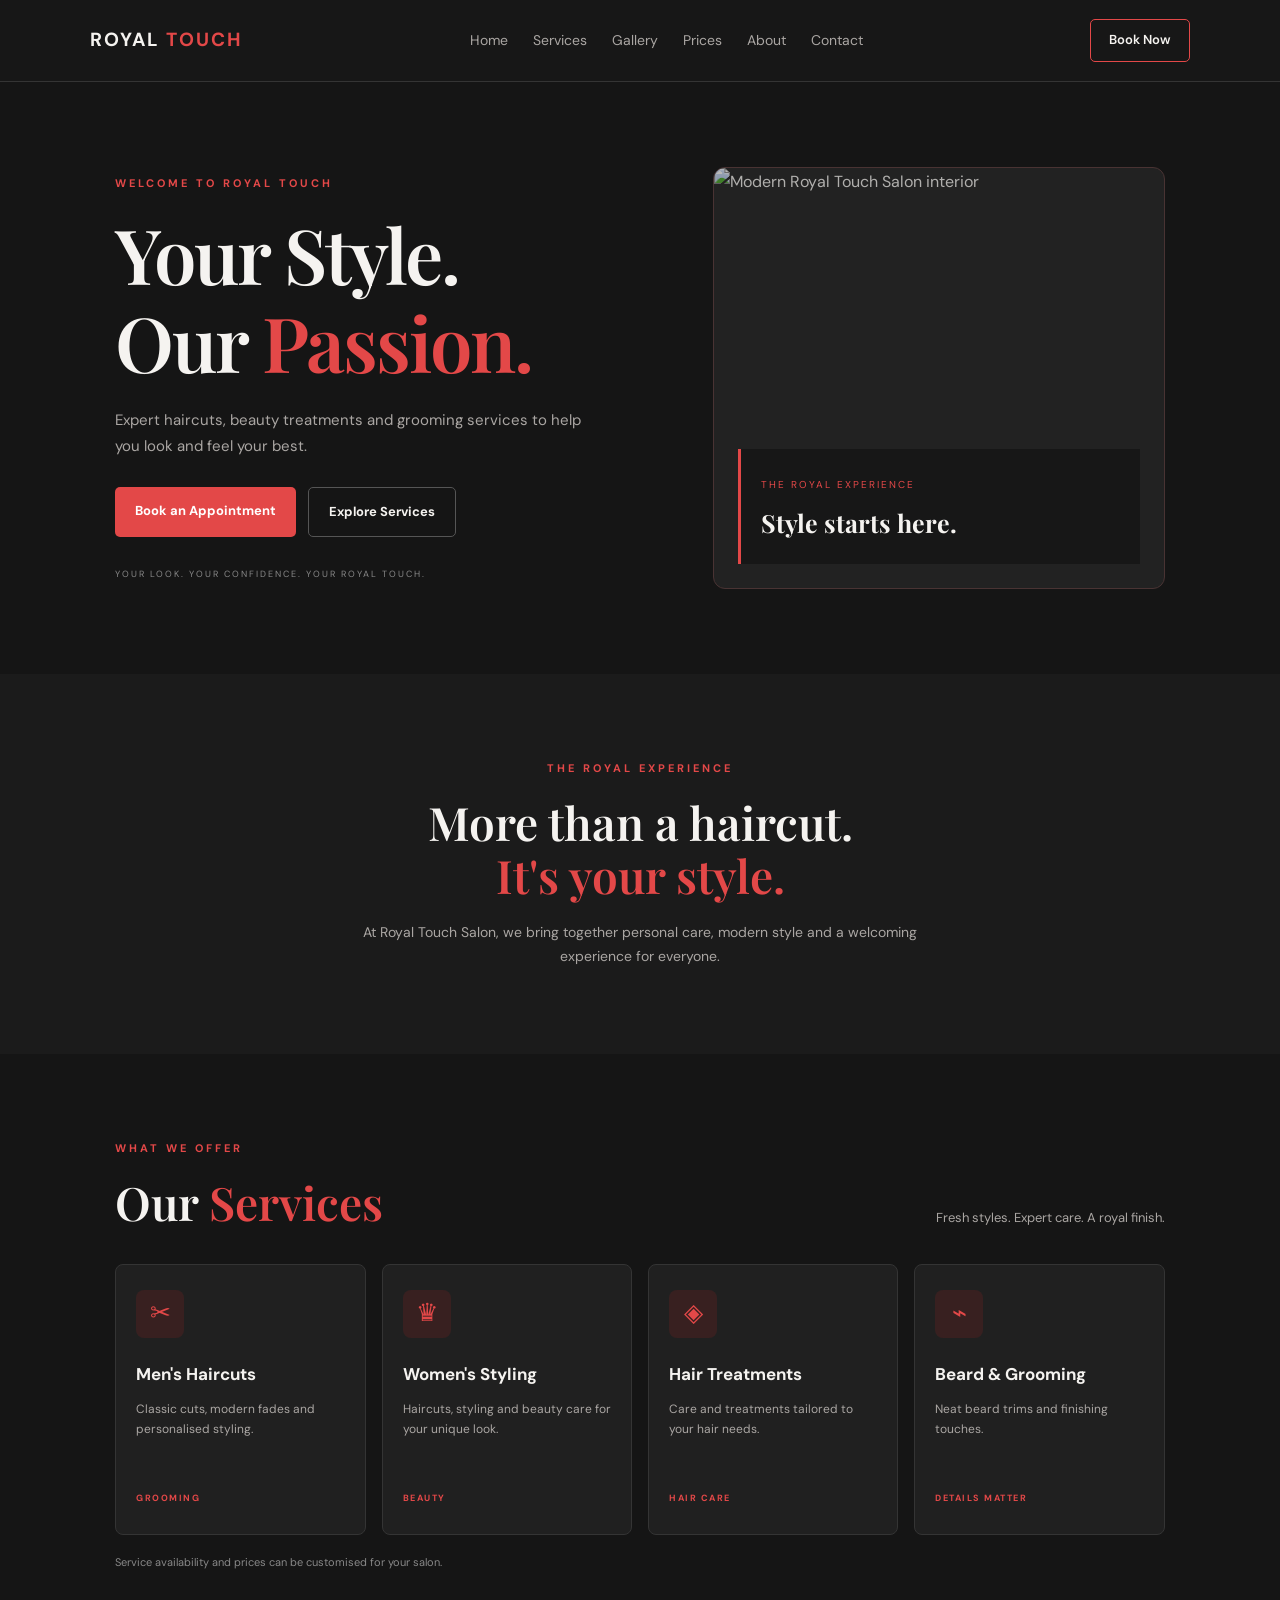
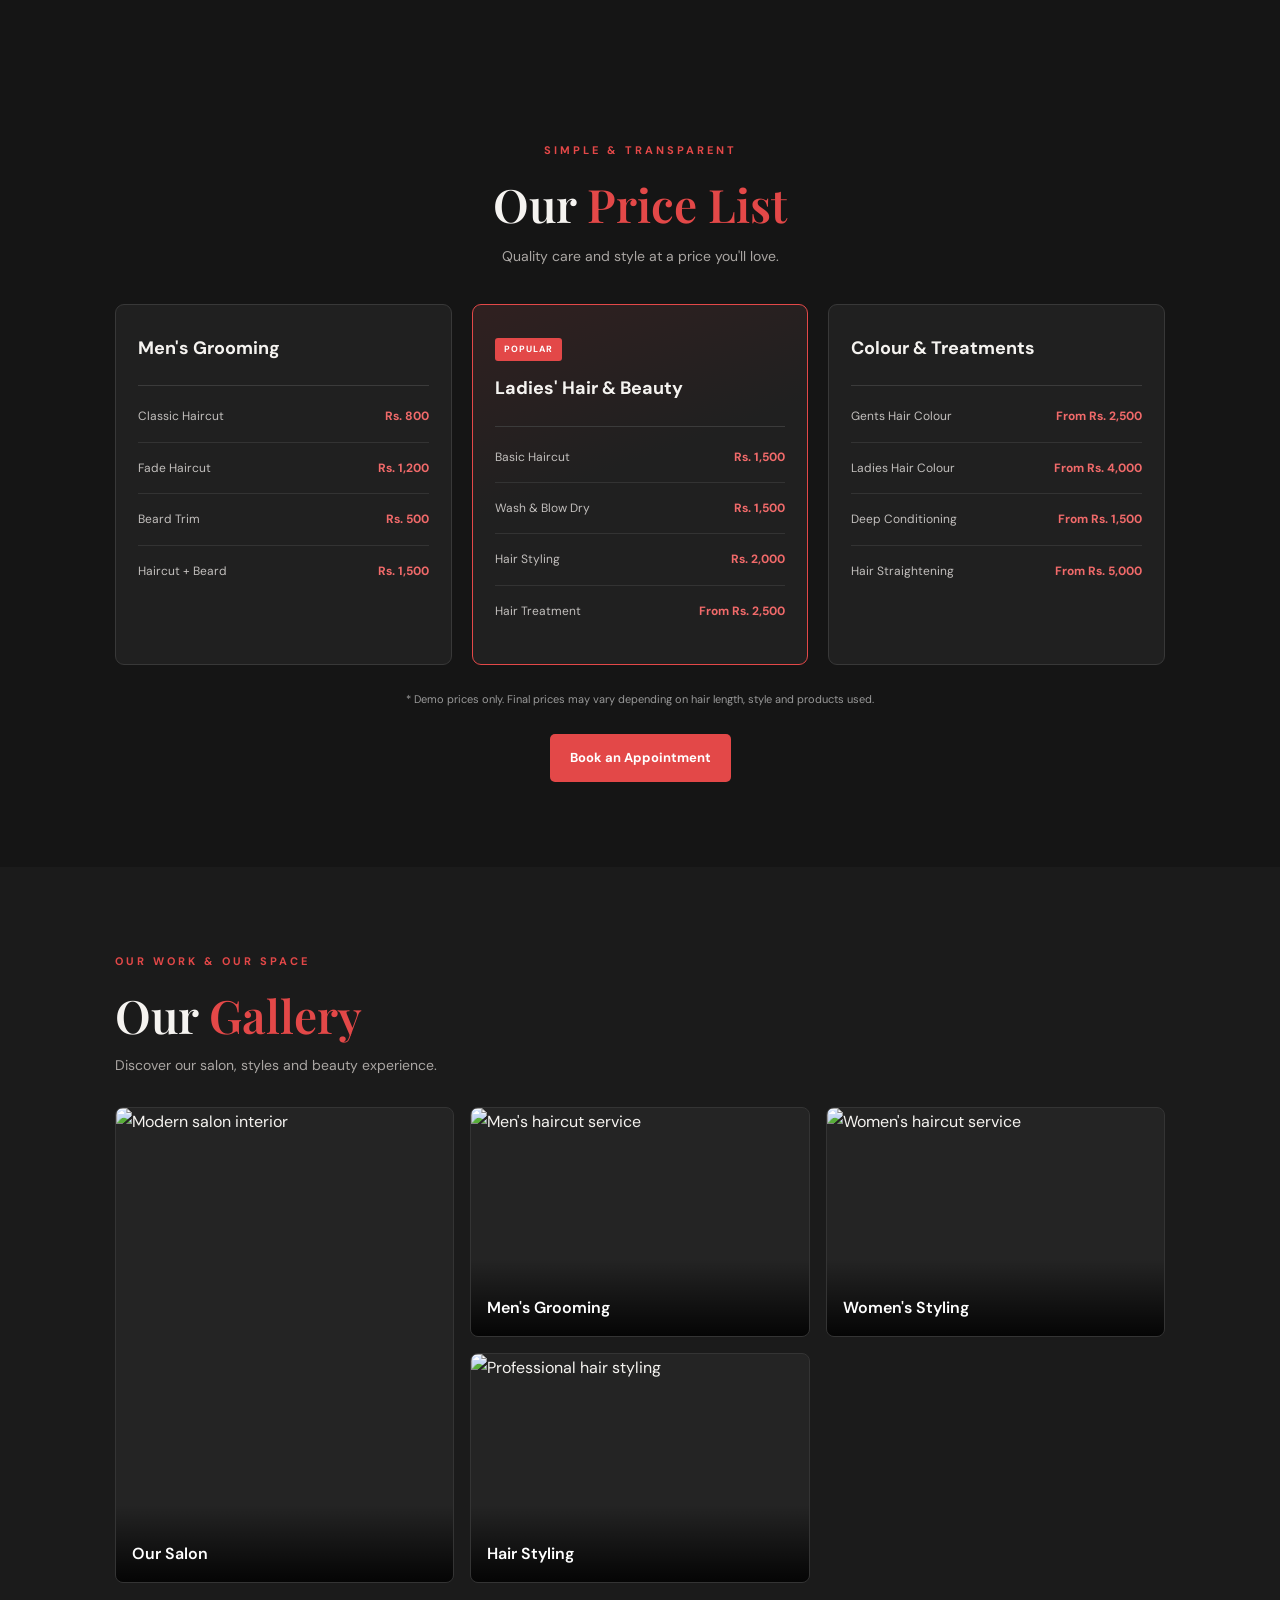
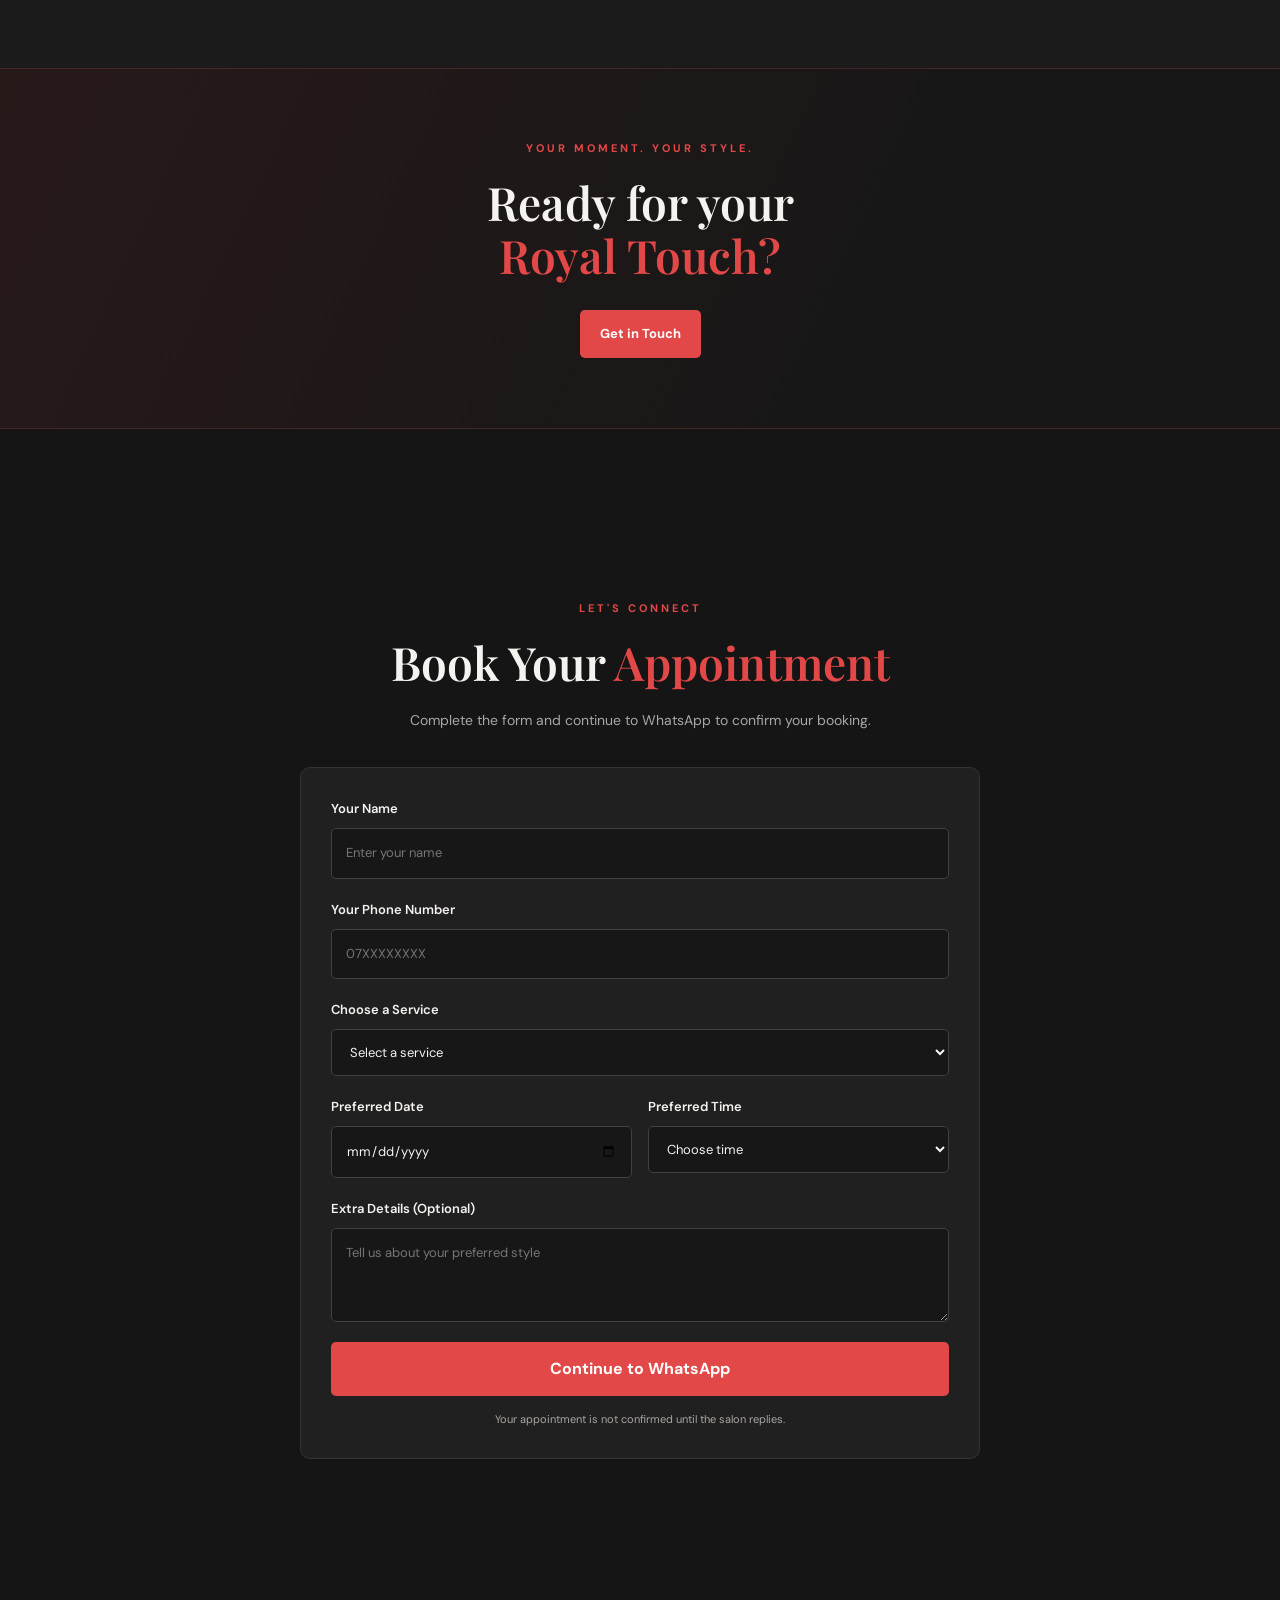
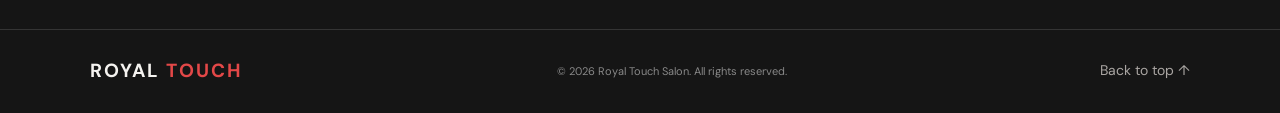
==== index.html @ 0a0beb7b "Rename index 01.html to index.html" ====
<!DOCTYPE html>
<html lang="en">
<head>
  <meta charset="UTF-8">
  <meta name="viewport" content="width=device-width, initial-scale=1.0">
  <meta name="description" content="Royal Touch Salon - Hair, beauty and grooming services.">
  <title>Royal Touch Salon | Style Starts Here</title>
  <link rel="stylesheet" href="style.css">
</head>
<body>

  <header class="navbar">
    <a class="logo" href="#home">ROYAL<span> TOUCH</span></a>

    <nav>
      <a href="#home">Home</a>
      <a href="#services">Services</a>
      <a href="#gallery">Gallery</a>
      <a href="#pricing">Prices</a>
      <a href="#about">About</a>
      <a href="#contact">Contact</a>
      
    </nav>

    <a class="nav-button" href="#contact">Book Now</a>
  </header>

  <main>
    <section class="hero" id="home">
      <div class="hero-content">
        <p class="eyebrow">WELCOME TO ROYAL TOUCH</p>
        <h1>Your Style.<br>Our <span>Passion.</span></h1>
        <p class="hero-text">
          Expert haircuts, beauty treatments and grooming
          services to help you look and feel your best.
        </p>
        <div class="hero-actions">
          <a class="button primary" href="#contact">Book an Appointment</a>
          <a class="button secondary" href="#services">Explore Services</a>
        </div>
        <p class="hero-note">YOUR LOOK. YOUR CONFIDENCE. YOUR ROYAL TOUCH.</p>
      </div>

      
<div class="hero-photo">
  <img
    src="images/salon-hero.jpg"
    alt="Modern Royal Touch Salon interior"
  >
  <div class="photo-label">
    <span>THE ROYAL EXPERIENCE</span>
    <h3>Style starts here.</h3>
  </div>
</div>


    </section>

    <section class="intro section" id="about">
      <p class="eyebrow">THE ROYAL EXPERIENCE</p>
      <h2>More than a haircut.<br><span>It's your style.</span></h2>
      <p>
        At Royal Touch Salon, we bring together personal care,
        modern style and a welcoming experience for everyone.
      </p>
    </section>

    <section class="services section" id="services">
      <div class="section-heading">
        <div>
          <p class="eyebrow">WHAT WE OFFER</p>
          <h2>Our <span>Services</span></h2>
        </div>
        <p>Fresh styles. Expert care. A royal finish.</p>
      </div>

      <div class="service-grid">
        <article class="service-card">
          <div class="service-icon">✂</div>
          <h3>Men's Haircuts</h3>
          <p>Classic cuts, modern fades and personalised styling.</p>
          <span class="service-tag">GROOMING</span>
        </article>

        <article class="service-card">
          <div class="service-icon">♛</div>
          <h3>Women's Styling</h3>
          <p>Haircuts, styling and beauty care for your unique look.</p>
          <span class="service-tag">BEAUTY</span>
        </article>

        <article class="service-card">
          <div class="service-icon">◈</div>
          <h3>Hair Treatments</h3>
          <p>Care and treatments tailored to your hair needs.</p>
          <span class="service-tag">HAIR CARE</span>
        </article>

        <article class="service-card">
          <div class="service-icon">⌁</div>
          <h3>Beard & Grooming</h3>
          <p>Neat beard trims and finishing touches.</p>
          <span class="service-tag">DETAILS MATTER</span>
        </article>
      </div>
      <p class="small-note">
        Service availability and prices can be customised for your salon.
      </p>
      

      
    </section>

    
<section class="pricing section" id="pricing">
  <p class="eyebrow">SIMPLE & TRANSPARENT</p>
  <h2>Our <span>Price List</span></h2>
  <p class="pricing-intro">
    Quality care and style at a price you'll love.
  </p>

  <div class="price-grid">
    <article class="price-card">
      <h3>Men's Grooming</h3>

      <div class="price-row">
        <span>Classic Haircut</span>
        <strong>Rs. 800</strong>
      </div>
      <div class="price-row">
        <span>Fade Haircut</span>
        <strong>Rs. 1,200</strong>
      </div>
      <div class="price-row">
        <span>Beard Trim</span>
        <strong>Rs. 500</strong>
      </div>
      <div class="price-row">
        <span>Haircut + Beard</span>
        <strong>Rs. 1,500</strong>
      </div>
    </article>

    <article class="price-card featured">
      <span class="popular-tag">POPULAR</span>
      <h3>Ladies' Hair & Beauty</h3>

      <div class="price-row">
        <span>Basic Haircut</span>
        <strong>Rs. 1,500</strong>
      </div>
      <div class="price-row">
        <span>Wash & Blow Dry</span>
        <strong>Rs. 1,500</strong>
      </div>
      <div class="price-row">
        <span>Hair Styling</span>
        <strong>Rs. 2,000</strong>
      </div>
      <div class="price-row">
        <span>Hair Treatment</span>
        <strong>From Rs. 2,500</strong>
      </div>
    </article>

    <article class="price-card">
      <h3>Colour & Treatments</h3>

      <div class="price-row">
        <span>Gents Hair Colour</span>
        <strong>From Rs. 2,500</strong>
      </div>
      <div class="price-row">
        <span>Ladies Hair Colour</span>
        <strong>From Rs. 4,000</strong>
      </div>
      <div class="price-row">
        <span>Deep Conditioning</span>
        <strong>From Rs. 1,500</strong>
      </div>
      <div class="price-row">
        <span>Hair Straightening</span>
        <strong>From Rs. 5,000</strong>
      </div>
    </article>
  </div>

  <p class="price-note">
    * Demo prices only. Final prices may vary depending on
    hair length, style and products used.
  </p>

  <a class="button primary pricing-button" href="#contact">
    Book an Appointment
  </a>
</section>
    
<section class="gallery section" id="gallery">
  <p class="eyebrow">OUR WORK & OUR SPACE</p>
  <h2>Our <span>Gallery</span></h2>
  <p class="gallery-intro">
    Discover our salon, styles and beauty experience.
  </p>

  <div class="gallery-grid">
    <figure class="gallery-item gallery-large">
      <img src="images/salon-hero.jpg"
           alt="Modern salon interior" loading="lazy">
      <figcaption>Our Salon</figcaption>
    </figure>

    <figure class="gallery-item">
      <img src="images/mens-haircut.jpg"
           alt="Men's haircut service" loading="lazy">
      <figcaption>Men's Grooming</figcaption>
    </figure>

    <figure class="gallery-item">
      <img src="images/womens-haircut.jpg"
           alt="Women's haircut service" loading="lazy">
      <figcaption>Women's Styling</figcaption>
    </figure>

    <figure class="gallery-item">
      <img src="images/hair-styling.jpg"
           alt="Professional hair styling" loading="lazy">
      <figcaption>Hair Styling</figcaption>
    </figure>
  </div>
</section>
    <section class="highlight">
      <p class="eyebrow">YOUR MOMENT. YOUR STYLE.</p>
      <h2>Ready for your<br><span>Royal Touch?</span></h2>
      <a class="button primary" href="#contact">Get in Touch</a>
    </section>

    <section class="contact section" id="contact">
     
<section class="contact section" id="contact">
  <p class="eyebrow">LET'S CONNECT</p>
  <h2>Book Your <span>Appointment</span></h2>
  <p>Complete the form and continue to WhatsApp to confirm your booking.</p>

  <form id="booking-form" class="booking-form">
    <div class="form-group">
      <label for="customer-name">Your Name</label>
      <input id="customer-name" name="name"
             type="text" placeholder="Enter your name" required>
    </div>

    <div class="form-group">
      <label for="customer-phone">Your Phone Number</label>
      <input id="customer-phone" name="phone"
             type="tel" placeholder="07XXXXXXXX"
             pattern="[0-9 +()-]{9,16}" required>
    </div>

    <div class="form-group">
      <label for="service">Choose a Service</label>
      <select id="service" name="service" required>
        <option value="">Select a service</option>
        <option>Classic Haircut - Rs. 800</option>
        <option>Fade Haircut - Rs. 1,200</option>
        <option>Beard Trim - Rs. 500</option>
        <option>Haircut + Beard - Rs. 1,500</option>
        <option>Ladies Basic Haircut - Rs. 1,500</option>
        <option>Wash & Blow Dry - Rs. 1,500</option>
        <option>Hair Styling - Rs. 2,000</option>
        <option>Hair Treatment - From Rs. 2,500</option>
        <option>Hair Colour - Price to confirm</option>
      </select>
    </div>

    <div class="form-row">
      <div class="form-group">
        <label for="booking-date">Preferred Date</label>
        <input id="booking-date" name="date"
               type="date" required>
      </div>

      <div class="form-group">
        <label for="booking-time">Preferred Time</label>
        <select id="booking-time" name="time" required>
          <option value="">Choose time</option>
          <option>09:00 AM</option>
          <option>10:00 AM</option>
          <option>11:00 AM</option>
          <option>12:00 PM</option>
          <option>01:00 PM</option>
          <option>02:00 PM</option>
          <option>03:00 PM</option>
          <option>04:00 PM</option>
          <option>05:00 PM</option>
        </select>
      </div>
    </div>

    <div class="form-group">
      <label for="booking-notes">Extra Details (Optional)</label>
      <textarea id="booking-notes" name="notes"
                placeholder="Tell us about your preferred style"
                rows="3"></textarea>
    </div>

    <button class="button primary booking-button" type="submit">
      Continue to WhatsApp
    </button>

    <p class="booking-note">
      Your appointment is not confirmed until the salon replies.
    </p>
  </form>
</section>
  </main>

  <footer>
    <a class="logo" href="#home">ROYAL<span> TOUCH</span></a>
    <p>© 2026 Royal Touch Salon. All rights reserved.</p>
    <a href="#home">Back to top ↑</a>
  </footer>


  
<script>
  const SALON_WHATSAPP = "94742814043"; // Replace with real salon number

  const dateInput = document.getElementById("booking-date");

  // Prevent selecting past dates.
  const today = new Date();
  const localToday = [
    today.getFullYear(),
    String(today.getMonth() + 1).padStart(2, "0"),
    String(today.getDate()).padStart(2, "0")
  ].join("-");

  dateInput.min = localToday;

  document.getElementById("booking-form").addEventListener("submit", function (event) {
    event.preventDefault();

    const name = document.getElementById("customer-name").value.trim();
    const phone = document.getElementById("customer-phone").value.trim();
    const service = document.getElementById("service").value;
    const date = dateInput.value;
    const time = document.getElementById("booking-time").value;
    const notes = document.getElementById("booking-notes").value.trim();

    if (!name || !phone || !service || !date || !time) {
      alert("Please complete all required fields.");
      return;
    }

    const message = [
      "Hello Royal Touch Salon! I'd like to request an appointment.",
      "",
      "Name: " + name,
      "My phone: " + phone,
      "Service: " + service,
      "Preferred date: " + date,
      "Preferred time: " + time,
      notes ? "Extra details: " + notes : "",
      "",
      "Please confirm availability. Thank you!"
    ].filter(Boolean).join("\n");

    const whatsappURL =
      "https://wa.me/" + SALON_WHATSAPP +
      "?text=" + encodeURIComponent(message);

    window.open(whatsappURL, "_blank", "noopener,noreferrer");
  });
</script>
</body>
</html>
---- style.css ----
@import url('https://fonts.googleapis.com/css2?family=DM+Sans:wght@400;500;600;700&family=Playfair+Display:wght@500;600;700&display=swap');

:root {
  --bg: #151515;
  --panel: #202020;
  --text: #f5f3f0;
  --muted: #aaa6a3;
  --red: #e34848;
  --line: #343434;
}

* {
  box-sizing: border-box;
  margin: 0;
  padding: 0;
}

html {
  scroll-behavior: smooth;
}

body {
  background: var(--bg);
  color: var(--text);
  font-family: "DM Sans", Arial, sans-serif;
  line-height: 1.7;
}

a {
  color: inherit;
  text-decoration: none;
}

.navbar {
  min-height: 82px;
  padding: 18px 7%;
  display: flex;
  align-items: center;
  justify-content: space-between;
  gap: 24px;
  border-bottom: 1px solid var(--line);
  background: #171717;
}

.logo {
  font-size: 19px;
  font-weight: 700;
  letter-spacing: 2px;
  white-space: nowrap;
}

.logo span,
h1 span,
h2 span,
.red-text {
  color: var(--red);
}

nav {
  display: flex;
  flex-wrap: wrap;
  gap: 25px;
}

nav a,
footer > a:last-of-type {
  color: var(--muted);
  font-size: 14px;
  transition: color 0.2s;
}

nav a:hover,
footer > a:last-of-type:hover {
  color: var(--red);
}

.nav-button {
  border: 1px solid var(--red);
  border-radius: 5px;
  padding: 9px 18px;
  font-size: 13px;
  font-weight: 600;
}

.hero {
  min-height: 570px;
  padding: 85px 9%;
  display: grid;
  grid-template-columns: 1.1fr 0.9fr;
  align-items: center;
  gap: 45px;
  overflow: hidden;
}

.eyebrow {
  color: var(--red);
  font-size: 11px;
  font-weight: 700;
  letter-spacing: 3px;
  margin-bottom: 18px;
}

h1,
h2 {
  font-family: "Playfair Display", Georgia, serif;
  font-weight: 600;
  line-height: 1.15;
}

h1 {
  font-size: clamp(46px, 6vw, 76px);
  letter-spacing: -2px;
}

.hero-text {
  max-width: 470px;
  margin: 23px 0 28px;
  color: var(--muted);
  font-size: 15px;
}

.hero-actions {
  display: flex;
  flex-wrap: wrap;
  gap: 12px;
}

.button {
  display: inline-block;
  border-radius: 5px;
  padding: 13px 20px;
  font-size: 13px;
  font-weight: 700;
  text-align: center;
  transition: transform 0.2s, background 0.2s;
}

.button:hover {
  transform: translateY(-2px);
}

.primary {
  background: var(--red);
  color: white;
}

.primary:hover {
  background: #c93636;
}

.secondary {
  border: 1px solid #555;
  color: var(--text);
}

.hero-note {
  margin-top: 30px;
  color: #888;
  font-size: 9px;
  letter-spacing: 2px;
}

.hero-art {
  min-height: 360px;
  position: relative;
  display: grid;
  place-items: center;
}

.art-circle {
  position: absolute;
  width: min(310px, 90%);
  aspect-ratio: 1;
  border: 1px solid #6b3030;
  border-radius: 50%;
  background: radial-gradient(circle, #472222 0%, #292020 52%, #191919 72%);
  box-shadow: 0 0 70px #e3484810;
}

.art-card {
  z-index: 1;
  width: 230px;
  padding: 40px 20px;
  background: #202020dd;
  border: 1px solid #6c4444;
  text-align: center;
  transform: rotate(-5deg);
  box-shadow: 0 25px 60px #0006;
}

.scissors {
  display: block;
  margin-bottom: 20px;
  color: var(--red);
  font-size: 65px;
}

.art-card p {
  font-size: 17px;
  font-weight: 700;
  letter-spacing: 3px;
}

.art-card .red-text {
  margin-top: 6px;
}

.art-star {
  position: absolute;
  z-index: 2;
  color: var(--red);
  font-size: 32px;
}

.star-one {
  top: 45px;
  right: 25px;
}

.star-two {
  bottom: 40px;
  left: 15px;
}

.section {
  padding: 85px 9%;
}

.intro {
  text-align: center;
  background: #1b1b1b;
}

h2 {
  font-size: clamp(32px, 4vw, 46px);
}

.intro > p:last-child,
.contact > p:not(.eyebrow) {
  max-width: 580px;
  margin: 20px auto 0;
  color: var(--muted);
  font-size: 14px;
}

.services {
  background: var(--bg);
}

.section-heading {
  display: flex;
  align-items: end;
  justify-content: space-between;
  gap: 25px;
  margin-bottom: 35px;
}

.section-heading > p {
  max-width: 260px;
  color: var(--muted);
  font-size: 13px;
}

.service-grid {
  display: grid;
  grid-template-columns: repeat(4, minmax(0, 1fr));
  gap: 16px;
}

.service-card {
  padding: 25px 20px;
  background: var(--panel);
  border: 1px solid var(--line);
  border-radius: 8px;
  transition: border-color 0.2s, transform 0.2s;
}

.service-card:hover {
  border-color: var(--red);
  transform: translateY(-4px);
}

.service-icon {
  width: 48px;
  height: 48px;
  display: grid;
  place-items: center;
  margin-bottom: 22px;
  border-radius: 8px;
  background: #382020;
  color: var(--red);
  font-size: 25px;
}

.service-card h3 {
  margin-bottom: 10px;
  font-size: 17px;
}

.service-card p {
  min-height: 78px;
  color: var(--muted);
  font-size: 12px;
}

.service-tag {
  display: inline-block;
  margin-top: 14px;
  color: var(--red);
  font-size: 9px;
  font-weight: 700;
  letter-spacing: 1.5px;
}

.small-note {
  margin-top: 18px;
  color: #888;
  font-size: 11px;
}

.highlight {
  padding: 70px 20px;
  background: linear-gradient(115deg, #281919, #171717 70%);
  text-align: center;
  border-top: 1px solid #442626;
  border-bottom: 1px solid #442626;
}

.highlight h2 {
  margin-bottom: 28px;
}

.contact {
  text-align: center;
}

.contact-panel {
  max-width: 760px;
  margin: 35px auto 0;
  padding: 30px;
  display: flex;
  align-items: center;
  justify-content: space-between;
  gap: 25px;
  text-align: left;
  background: var(--panel);
  border: 1px solid var(--line);
  border-radius: 8px;
}

.contact-panel h3 {
  margin-bottom: 12px;
}

.contact-panel p {
  margin-top: 7px;
  color: var(--muted);
  font-size: 13px;
}

footer {
  padding: 25px 7%;
  display: flex;
  flex-wrap: wrap;
  align-items: center;
  justify-content: space-between;
  gap: 15px;
  border-top: 1px solid var(--line);
}

footer p {
  color: #888;
  font-size: 11px;
}

@media (max-width: 900px) {
  .hero {
    padding: 65px 7%;
    grid-template-columns: 1fr 0.8fr;
    gap: 20px;
  }

  .section {
    padding: 65px 7%;
  }

  .service-grid {
    grid-template-columns: repeat(2, minmax(0, 1fr));
  }

  nav {
    gap: 12px;
  }
}

@media (max-width: 620px) {
  .navbar {
    padding: 18px 5%;
    flex-wrap: wrap;
    gap: 16px;
  }

  .logo {
    font-size: 16px;
  }

  nav {
    order: 3;
    width: 100%;
    justify-content: space-between;
  }

  .nav-button {
    margin-left: auto;
  }

  .hero {
    grid-template-columns: 1fr;
    padding: 55px 7%;
  }

  .hero-art {
    min-height: 290px;
  }

  .art-circle {
    width: 250px;
  }

  .art-card {
    width: 200px;
    padding: 28px 15px;
  }

  .section-heading {
    align-items: start;
    flex-direction: column;
  }

  .service-grid {
    grid-template-columns: 1fr;
  }

  .service-card p {
    min-height: 0;
  }

  .contact-panel {
    align-items: start;
    flex-direction: column;
    padding: 23px;
  }

  footer {
    flex-direction: column;
    text-align: center;
  }
}

/* Hero salon photograph */
.hero-photo {
  position: relative;
  min-height: 380px;
  overflow: hidden;
  border-radius: 12px;
  border: 1px solid #493333;
  background: #222;
}

.hero-photo img {
  width: 100%;
  height: 420px;
  display: block;
  object-fit: cover;
  filter: brightness(0.72);
}

.photo-label {
  position: absolute;
  bottom: 24px;
  left: 24px;
  right: 24px;
  padding: 20px;
  background: #151515c9;
  border-left: 3px solid var(--red);
}

.photo-label span {
  color: var(--red);
  font-size: 10px;
  letter-spacing: 2px;
}

.photo-label h3 {
  margin-top: 5px;
  font-family: "Playfair Display", Georgia, serif;
  font-size: 25px;
}

/* Gallery section */
.gallery {
  background: #1b1b1b;
}

.gallery-intro {
  margin: 12px 0 30px;
  color: var(--muted);
  font-size: 14px;
}

.gallery-grid {
  display: grid;
  grid-template-columns: repeat(3, minmax(0, 1fr));
  grid-auto-rows: 230px;
  gap: 16px;
}

.gallery-item {
  position: relative;
  overflow: hidden;
  border: 1px solid var(--line);
  border-radius: 8px;
  background: #242424;
}

.gallery-large {
  grid-row: span 2;
}

.gallery-item img {
  display: block;
  width: 100%;
  height: 100%;
  object-fit: cover;
  transition: transform 0.35s, filter 0.35s;
}

.gallery-item:hover img {
  transform: scale(1.05);
  filter: brightness(0.75);
}

.gallery-item figcaption {
  position: absolute;
  left: 0;
  right: 0;
  bottom: 0;
  padding: 35px 16px 15px;
  color: white;
  font-weight: 600;
  background: linear-gradient(transparent, #000d);
}

@media (max-width: 620px) {
  .hero-photo {
    min-height: 280px;
  }

  .hero-photo img {
    height: 300px;
  }

  .gallery-grid {
    grid-template-columns: repeat(2, minmax(0, 1fr));
    grid-auto-rows: 180px;
    gap: 10px;
  }

  .gallery-large {
    grid-row: span 1;
  }

  .gallery-item figcaption {
    padding: 25px 10px 10px;
    font-size: 12px;
  }
}


/* Pricing section */
.pricing {
  background: #151515;
  text-align: center;
}

.pricing-intro {
  margin: 14px 0 35px;
  color: var(--muted);
  font-size: 14px;
}

.price-grid {
  display: grid;
  grid-template-columns: repeat(3, minmax(0, 1fr));
  gap: 20px;
  text-align: left;
}

.price-card {
  position: relative;
  padding: 28px 22px;
  background: #202020;
  border: 1px solid #383838;
  border-radius: 9px;
}

.price-card h3 {
  padding-bottom: 22px;
  margin-bottom: 5px;
  font-size: 18px;
  border-bottom: 1px solid #3b3b3b;
}

.price-card.featured {
  border-color: var(--red);
  background: linear-gradient(160deg, #302020, #202020 45%);
}

.popular-tag {
  display: inline-block;
  margin-bottom: 12px;
  padding: 4px 9px;
  background: var(--red);
  color: white;
  border-radius: 3px;
  font-size: 9px;
  font-weight: 700;
  letter-spacing: 1px;
}

.price-row {
  display: flex;
  justify-content: space-between;
  align-items: start;
  gap: 10px;
  padding: 15px 0;
  border-bottom: 1px solid #333;
  font-size: 12px;
}

.price-row:last-child {
  border-bottom: 0;
}

.price-row span {
  color: #c2bfbd;
}

.price-row strong {
  color: #f16a6a;
  text-align: right;
  white-space: nowrap;
  font-size: 12px;
}

.price-note {
  margin-top: 25px;
  color: #999;
  font-size: 11px;
}

.pricing-button {
  margin-top: 25px;
}

@media (max-width: 850px) {
  .price-grid {
    grid-template-columns: 1fr;
  }

  .price-card {
    padding: 24px 20px;
  }
}


/* Appointment booking form */
.booking-form {
  max-width: 680px;
  margin: 35px auto 0;
  padding: 30px;
  text-align: left;
  background: var(--panel);
  border: 1px solid var(--line);
  border-radius: 10px;
}

.form-group {
  display: flex;
  flex-direction: column;
  gap: 8px;
  margin-bottom: 20px;
}

.form-group label {
  font-size: 13px;
  font-weight: 600;
}

.form-group input,
.form-group select,
.form-group textarea {
  width: 100%;
  padding: 13px 14px;
  color: var(--text);
  background: #171717;
  border: 1px solid #414141;
  border-radius: 5px;
  font: inherit;
  font-size: 13px;
}

.form-group input:focus,
.form-group select:focus,
.form-group textarea:focus {
  outline: 2px solid var(--red);
  outline-offset: 2px;
}

.form-group select option {
  background: #202020;
}

.form-row {
  display: grid;
  grid-template-columns: 1fr 1fr;
  gap: 16px;
}

.booking-button {
  width: 100%;
  border: 0;
  cursor: pointer;
  font: inherit;
  font-weight: 700;
}

.booking-note {
  margin-top: 14px;
  color: var(--muted);
  font-size: 11px;
  text-align: center;
}

@media (max-width: 520px) {
  .booking-form {
    padding: 20px 16px;
  }

  .form-row {
    grid-template-columns: 1fr;
    gap: 0;
  }
}
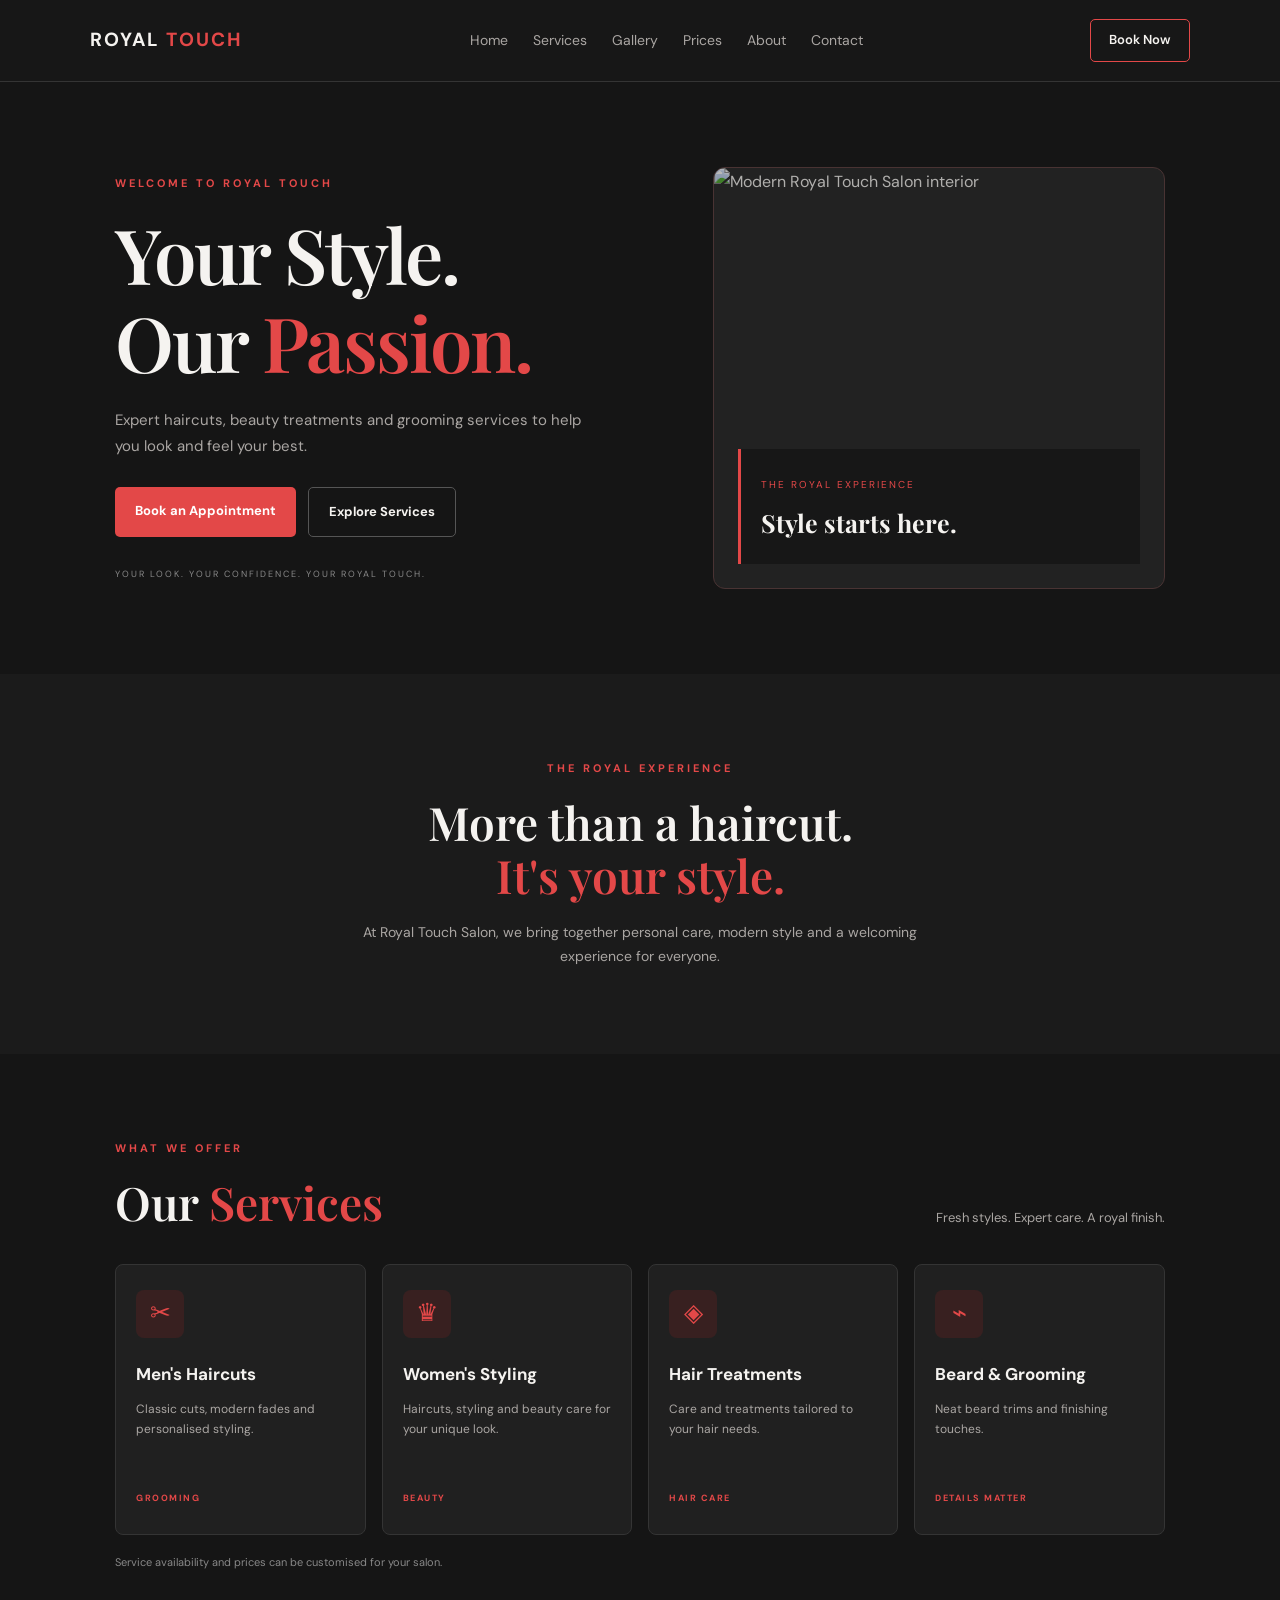
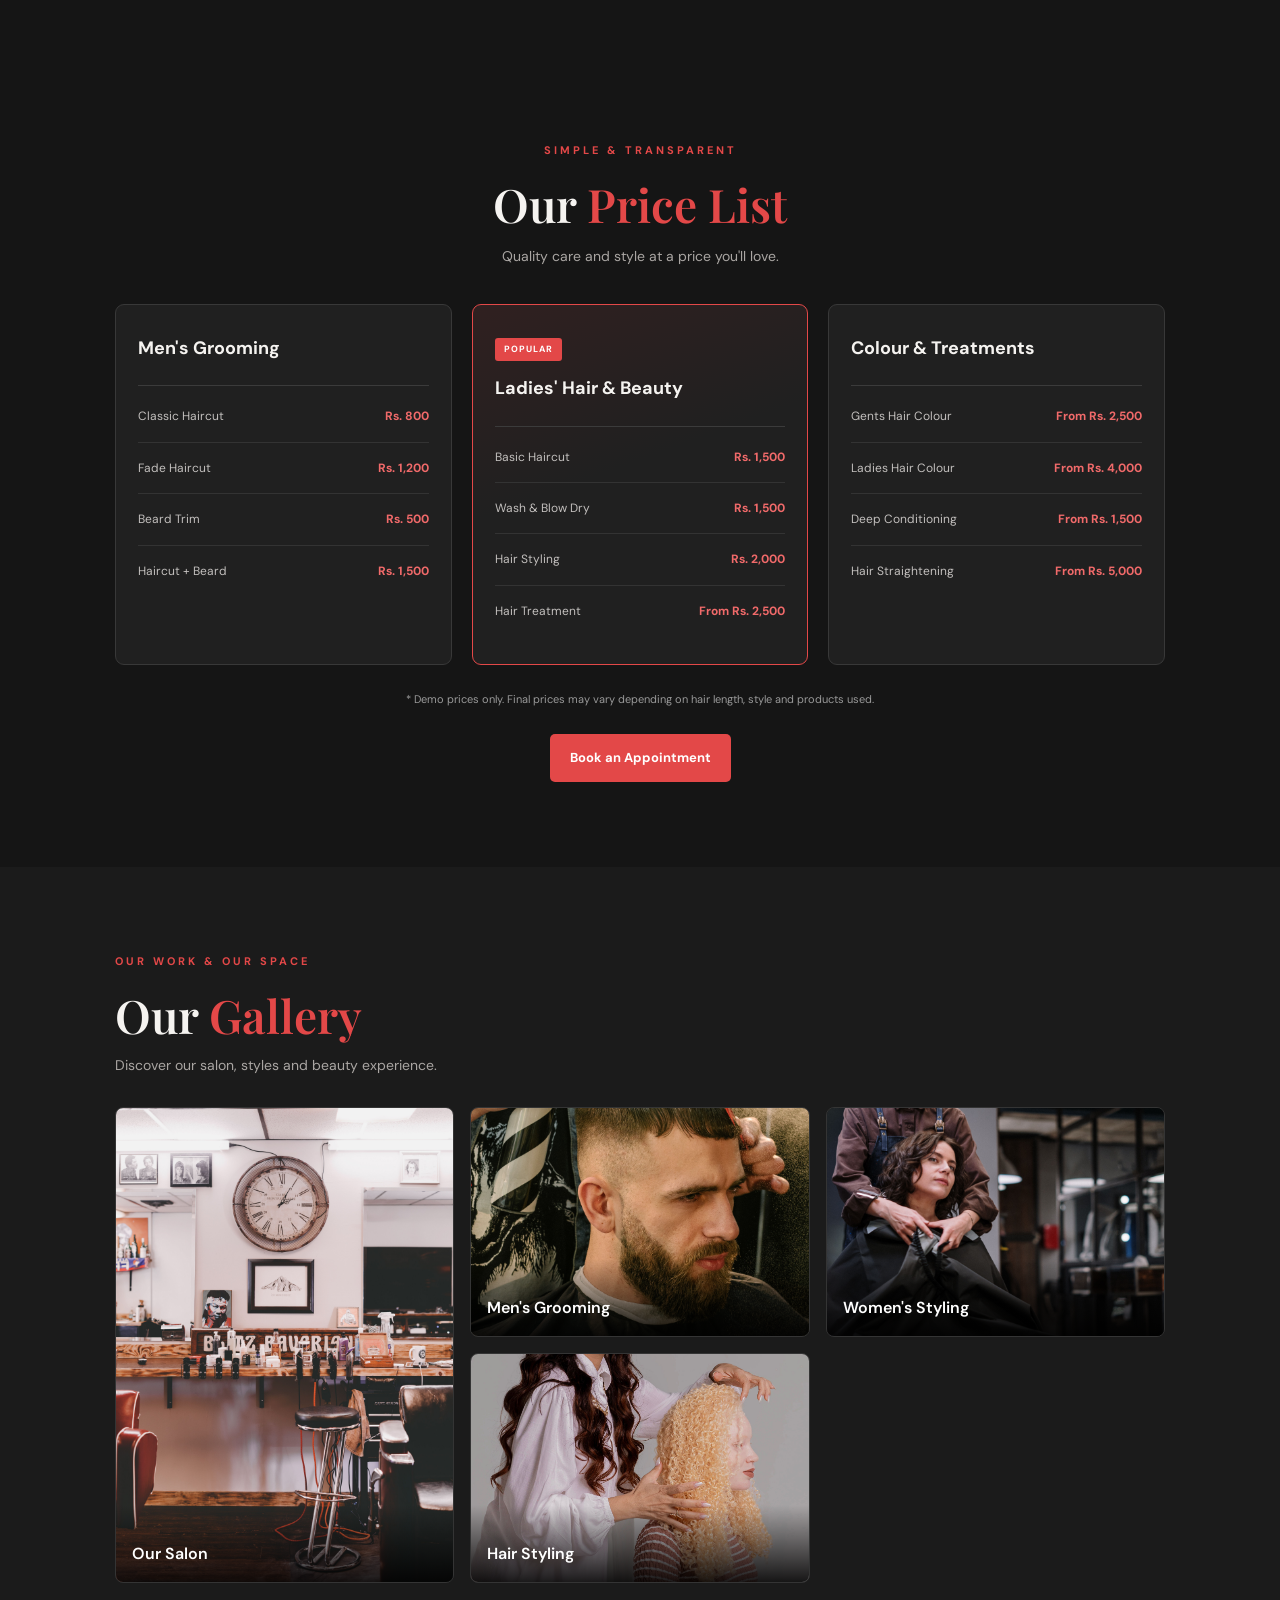
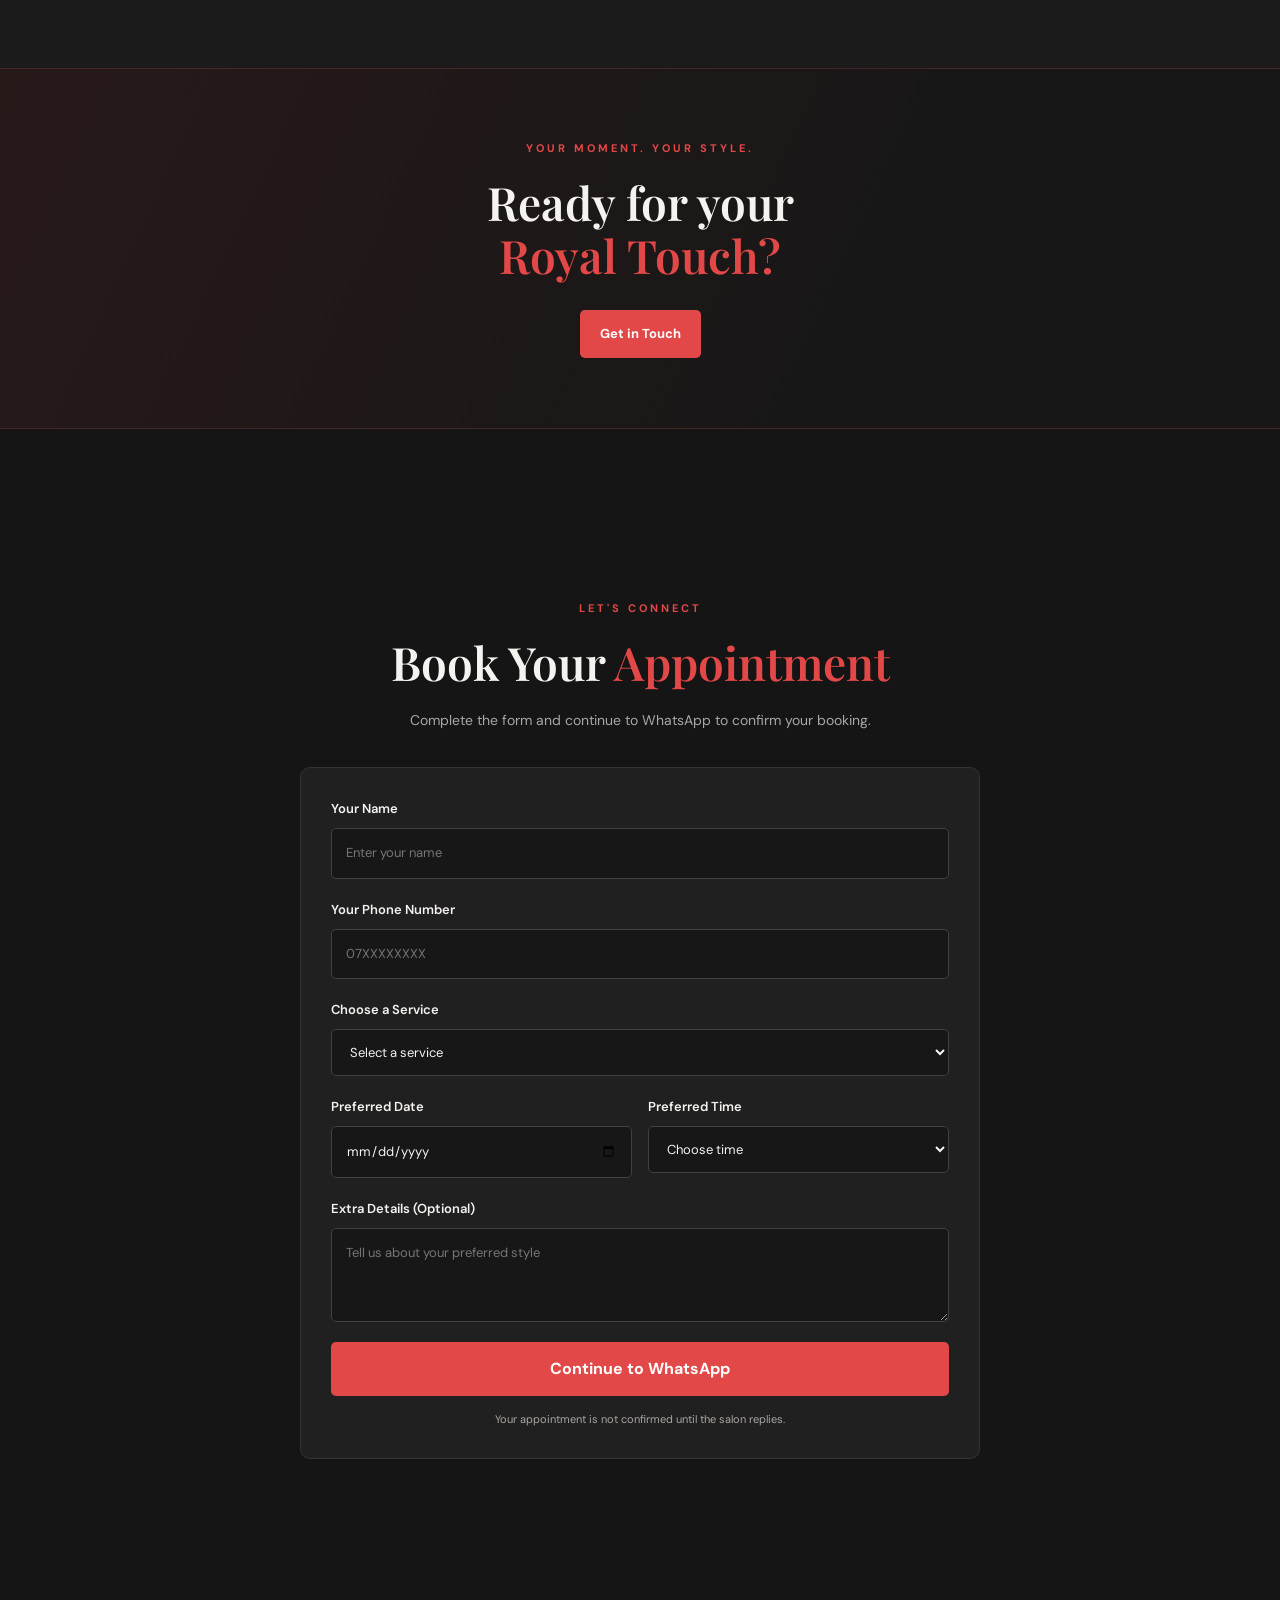
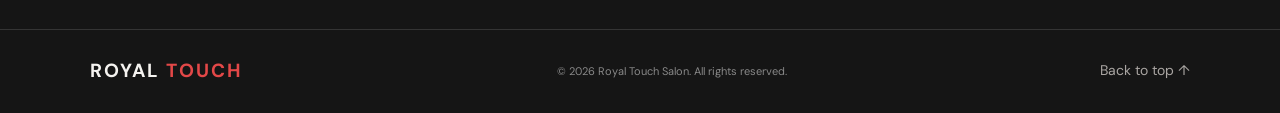
==== commit d887d211: "Update index.html" ====
--- a/index.html
+++ b/index.html
@@ -205,25 +205,25 @@
 
   <div class="gallery-grid">
     <figure class="gallery-item gallery-large">
-      <img src="images/salon-hero.jpg"
+      <img src="salon-hero.jpg"
            alt="Modern salon interior" loading="lazy">
       <figcaption>Our Salon</figcaption>
     </figure>
 
     <figure class="gallery-item">
-      <img src="images/mens-haircut.jpg"
+      <img src="mens-haircut.jpg"
            alt="Men's haircut service" loading="lazy">
       <figcaption>Men's Grooming</figcaption>
     </figure>
 
     <figure class="gallery-item">
-      <img src="images/womens-haircut.jpg"
+      <img src="womens-haircut.jpg"
            alt="Women's haircut service" loading="lazy">
       <figcaption>Women's Styling</figcaption>
     </figure>
 
     <figure class="gallery-item">
-      <img src="images/hair-styling.jpg"
+      <img src="hair-styling.jpg"
            alt="Professional hair styling" loading="lazy">
       <figcaption>Hair Styling</figcaption>
     </figure>
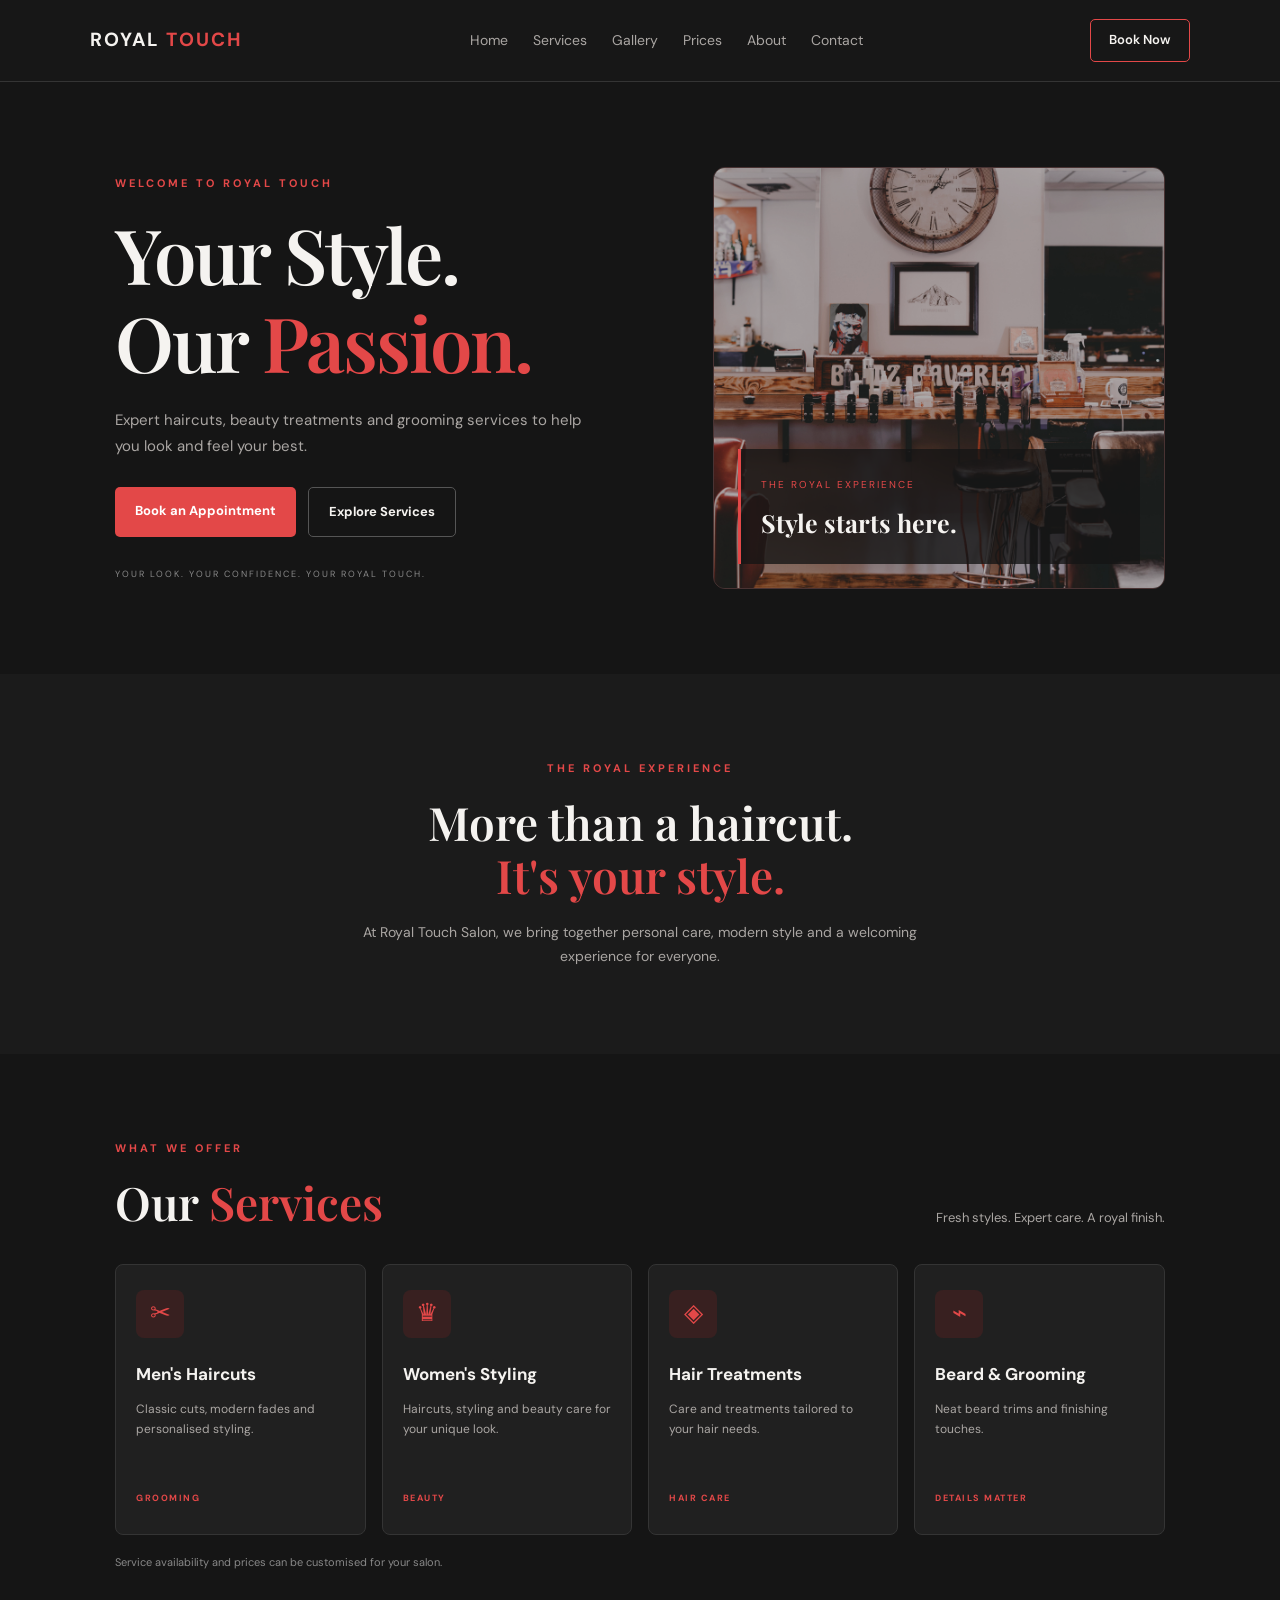
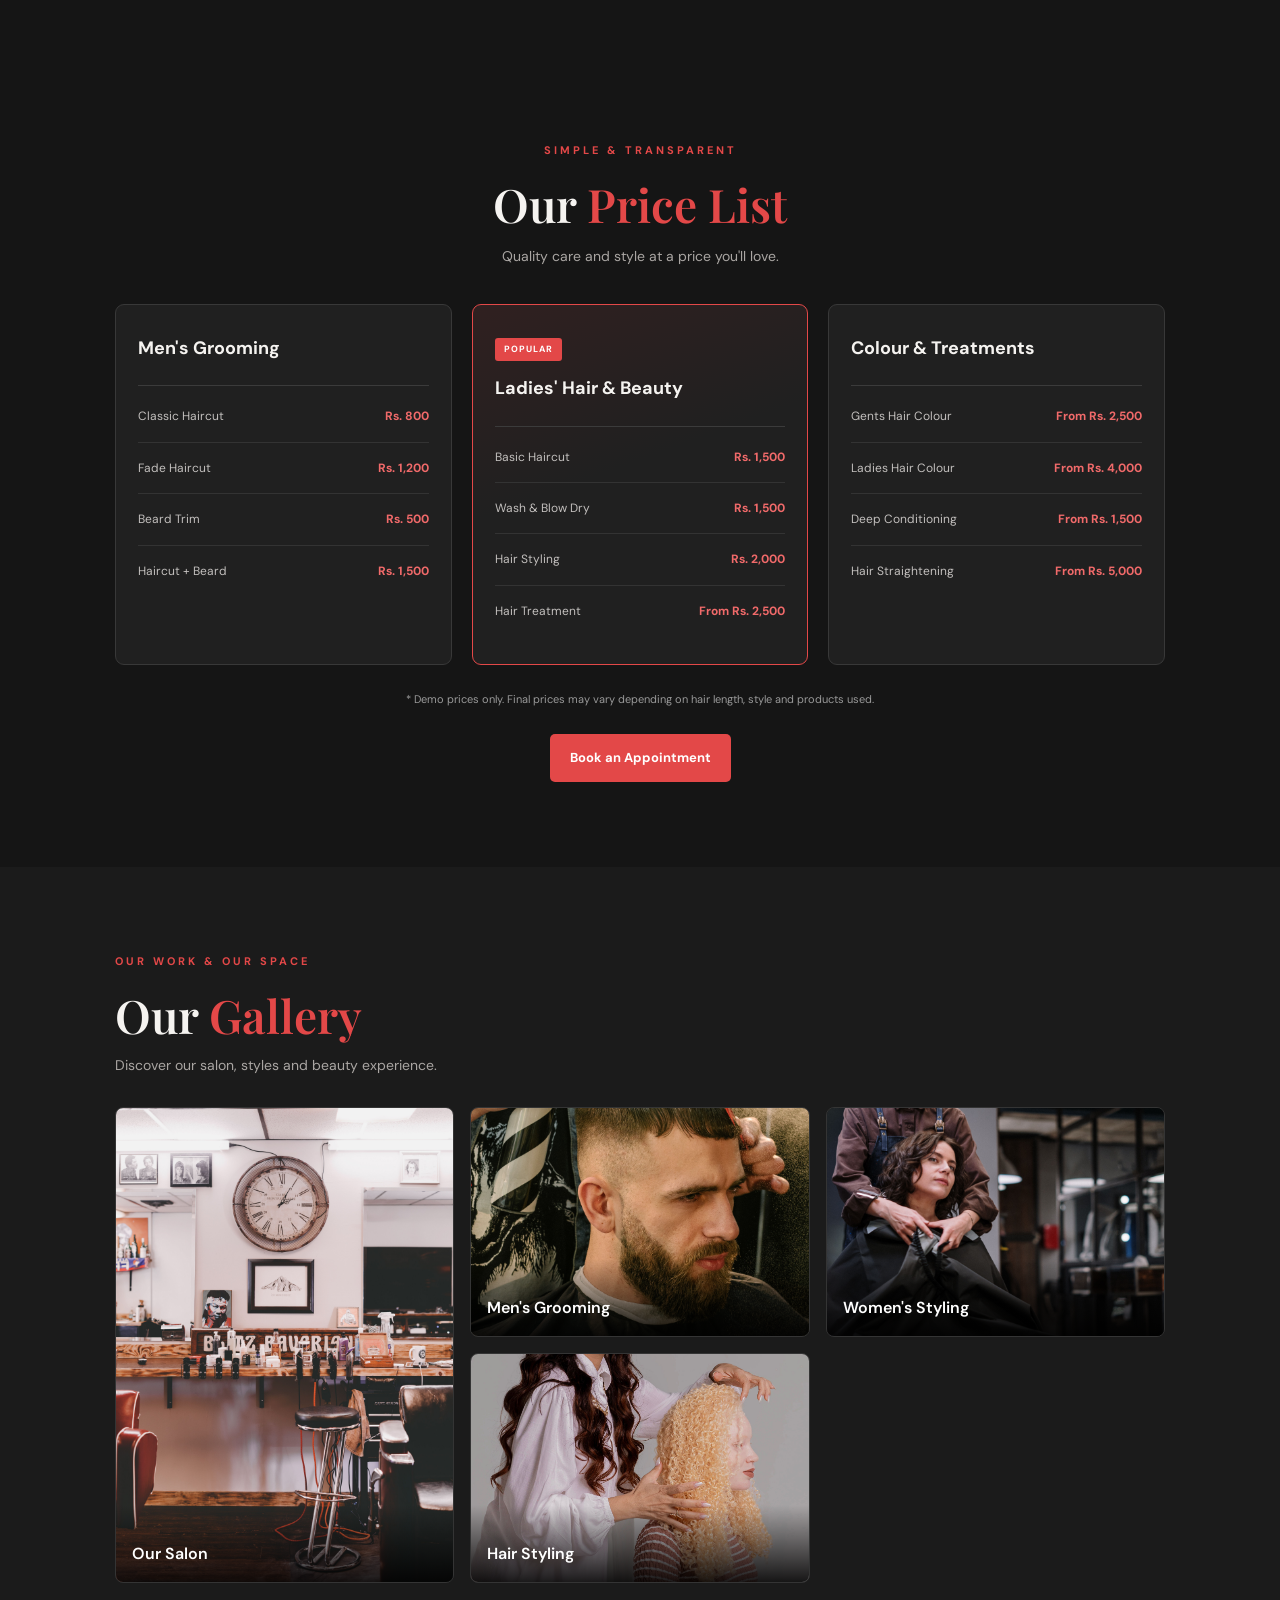
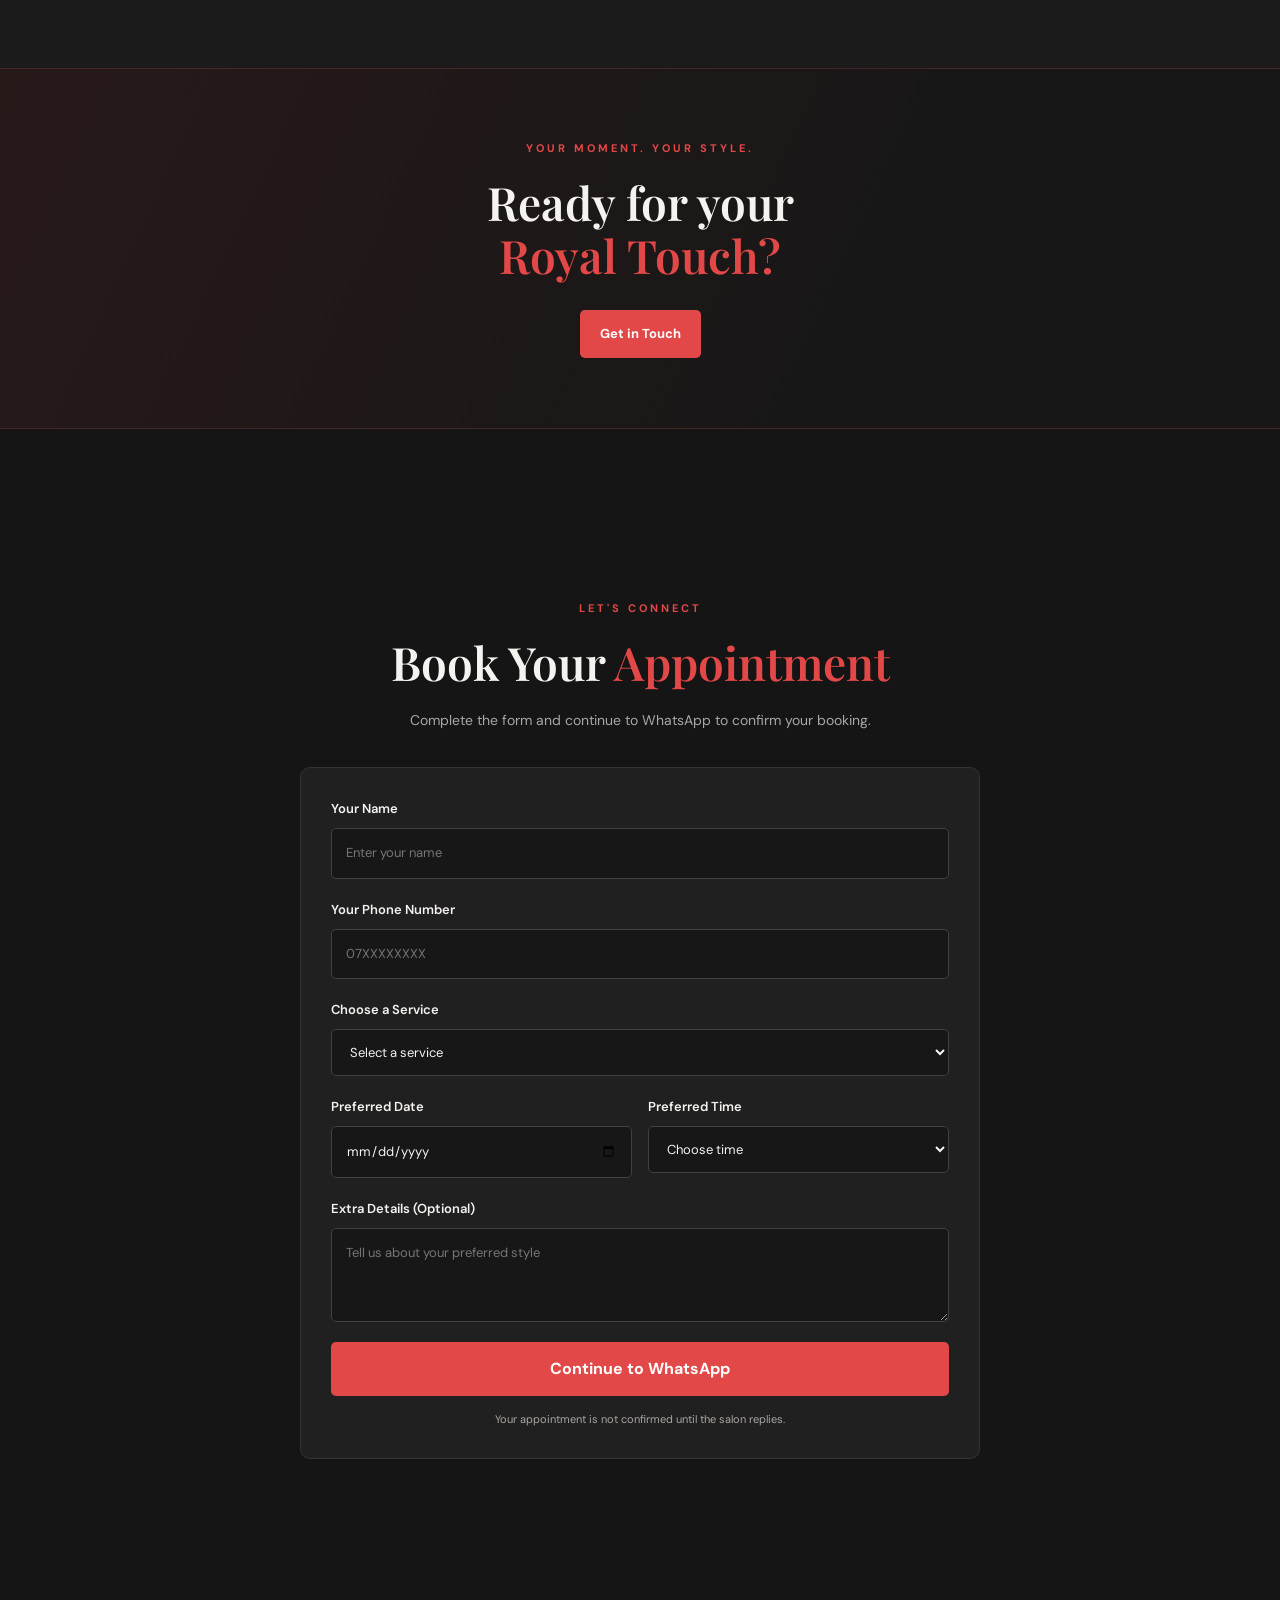
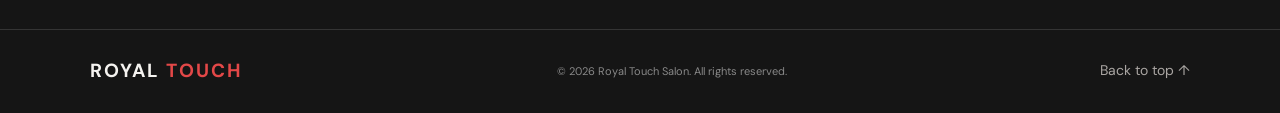
==== commit 5ba89ac9: "Update index.html" ====
--- a/index.html
+++ b/index.html
@@ -45,7 +45,7 @@
       
 <div class="hero-photo">
   <img
-    src="images/salon-hero.jpg"
+    src="salon-hero.jpg"
     alt="Modern Royal Touch Salon interior"
   >
   <div class="photo-label">
